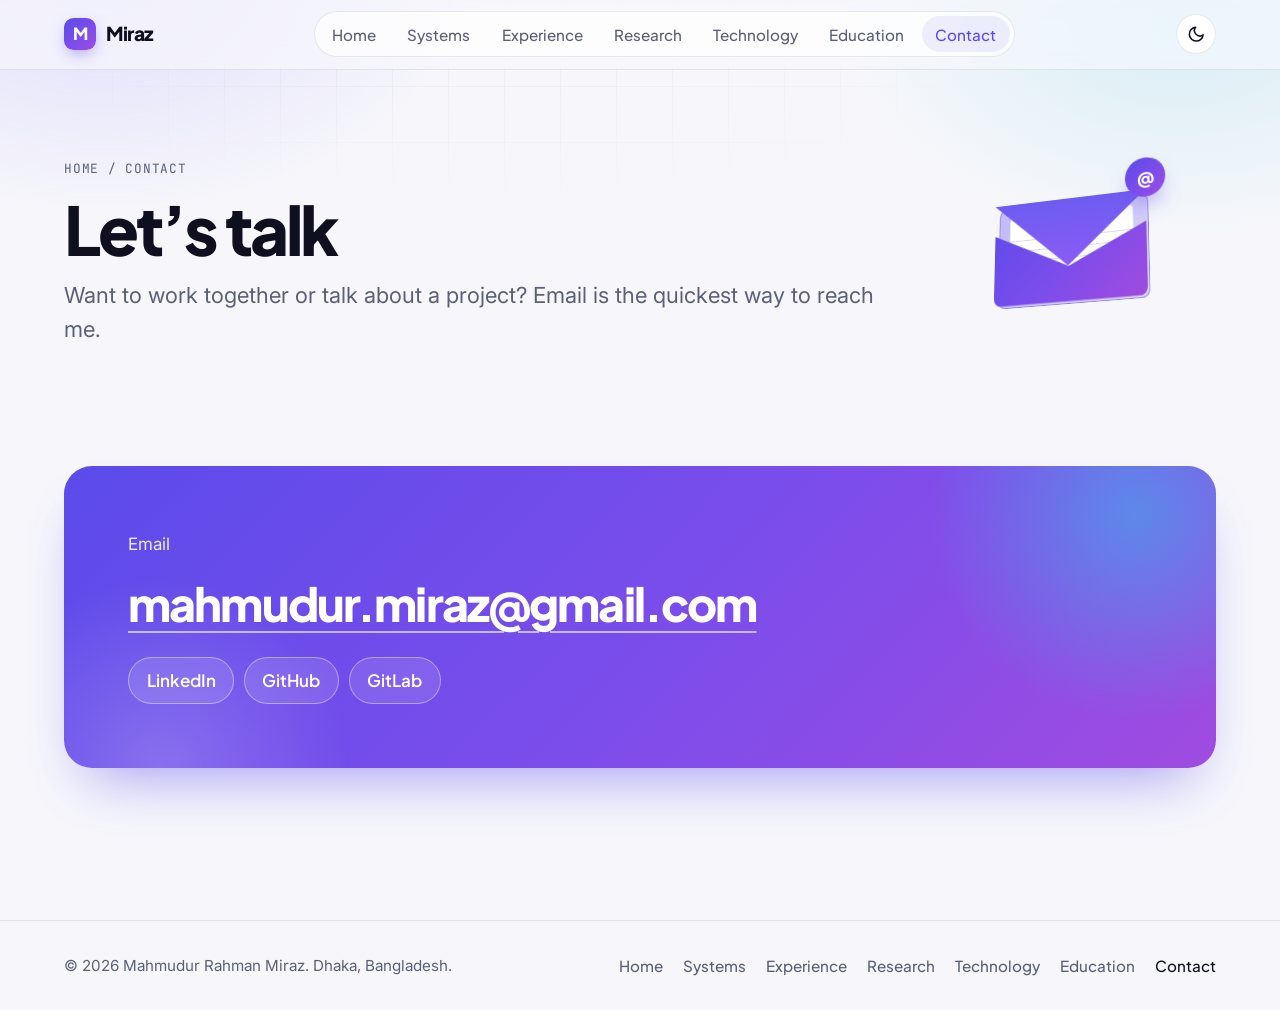
==== contact.html @ 970d11db "Add multipage portfolio with per-page 3D scenes and project cards - Split the single page into Home," ====
<!DOCTYPE html>
<html lang="en">
<head>
<meta charset="utf-8">
<meta name="viewport" content="width=device-width, initial-scale=1, viewport-fit=cover">
<title>Contact – Mahmudur Rahman Miraz</title>
<meta name="description" content="Contact Mahmudur Rahman Miraz by email, LinkedIn, GitHub or GitLab.">
<meta property="og:title" content="Contact – Mahmudur Rahman Miraz">
<meta property="og:description" content="Contact Mahmudur Rahman Miraz by email, LinkedIn, GitHub or GitLab.">
<meta property="og:image" content="https://mrmiraz.github.io/assets/miraz.jpg">
<meta name="twitter:card" content="summary">
<link rel="canonical" href="https://mrmiraz.github.io/contact.html">
<link rel="icon" type="image/jpeg" href="assets/miraz.jpg">
<link rel="preconnect" href="https://fonts.googleapis.com">
<link rel="preconnect" href="https://fonts.gstatic.com" crossorigin>
<link href="https://fonts.googleapis.com/css2?family=Inter:wght@400..700&family=JetBrains+Mono:wght@500;700&family=Plus+Jakarta+Sans:wght@500..800&display=swap" rel="stylesheet">
<script>
  try {
    var saved = localStorage.getItem('theme');
    if (saved === 'light' || saved === 'dark') document.documentElement.dataset.theme = saved;
  } catch (e) {}
</script>
<link rel="stylesheet" href="assets/css/site.css">
</head>
<body>
<a class="skip-link" href="#main">Skip to content</a>

<header class="site-header">
  <div class="wrap bar">
    <a class="brand" href="index.html"><span class="brand-mark" aria-hidden="true">M</span>Miraz</a>
    <nav class="nav" aria-label="Pages">
      <ul>
        <li><a href="index.html">Home</a></li>
        <li><a href="systems.html">Systems</a></li>
        <li><a href="experience.html">Experience</a></li>
        <li><a href="research.html">Research</a></li>
        <li><a href="technology.html">Technology</a></li>
        <li><a href="education.html">Education</a></li>
        <li><a href="contact.html" aria-current="page">Contact</a></li>
      </ul>
    </nav>
    <button class="theme" id="theme" type="button" aria-label="Switch to dark theme" data-mode="light">
      <svg class="i-moon" viewBox="0 0 24 24" fill="none" stroke="currentColor" stroke-width="2" stroke-linecap="round" stroke-linejoin="round" aria-hidden="true"><path d="M21 12.8A9 9 0 1 1 11.2 3a7 7 0 0 0 9.8 9.8z"/></svg>
      <svg class="i-sun" viewBox="0 0 24 24" fill="none" stroke="currentColor" stroke-width="2" stroke-linecap="round" stroke-linejoin="round" aria-hidden="true"><circle cx="12" cy="12" r="4"/><path d="M12 2v2M12 20v2M4.9 4.9l1.4 1.4M17.7 17.7l1.4 1.4M2 12h2M20 12h2M4.9 19.1l1.4-1.4M17.7 6.3l1.4-1.4"/></svg>
    </button>
  </div>
</header>

<main id="main" class="page-body pg-contact">
  <section class="page-head">
    <div class="wrap">
      <div class="deco scene" aria-hidden="true"><div class="px" style="--d:-18"><div class="mail3d"><i class="eb"></i><i class="lt"></i><i class="ef"></i><i class="fl"></i><u class="at">@</u></div></div></div>
      <p class="crumbs" data-rise style="--i:0"><a href="index.html">Home</a> / Contact</p>
      <h1 data-rise style="--i:1">Let’s talk</h1>
      <p class="lede" data-rise style="--i:2">Want to work together or talk about a project? Email is the quickest way to reach me.</p>
    </div>
  </section>

  <section class="section" id="contact" aria-label="Contact">
    <div class="wrap">
      <div class="contact-card reveal">
        <p class="contact-lede">Email</p>
        <a class="mail" href="mailto:mahmudur.miraz@gmail.com">mahmudur.miraz@gmail.com</a>
        <ul class="links">
          <li><a href="https://www.linkedin.com/in/mrmiraz/" target="_blank" rel="noopener noreferrer">LinkedIn</a></li>
          <li><a href="https://github.com/mrmiraz" target="_blank" rel="noopener noreferrer">GitHub</a></li>
          <li><a href="https://gitlab.com/mrmiraz" target="_blank" rel="noopener noreferrer">GitLab</a></li>
        </ul>
      </div>
    </div>
  </section>
</main>

<footer class="site-footer">
  <div class="wrap footer-grid">
    <p>© 2026 Mahmudur Rahman Miraz. Dhaka, Bangladesh.</p>
    <nav aria-label="Footer">
      <ul class="footer-nav">
        <li><a href="index.html">Home</a></li>
        <li><a href="systems.html">Systems</a></li>
        <li><a href="experience.html">Experience</a></li>
        <li><a href="research.html">Research</a></li>
        <li><a href="technology.html">Technology</a></li>
        <li><a href="education.html">Education</a></li>
        <li><a href="contact.html" aria-current="page">Contact</a></li>
      </ul>
    </nav>
  </div>
</footer>

<script src="assets/js/site.js"></script>
</body>
</html>
---- assets/css/site.css ----
:root {
    --bg: #F7F7FB;
    --bg-glow-1: rgba(99, 82, 255, .16);
    --bg-glow-2: rgba(18, 181, 203, .14);
    --surface: #FFFFFF;
    --surface-2: #F1F1F8;
    --ink: #0E1020;
    --muted: #5A6078;
    --line: rgba(14, 16, 32, .09);
    --accent: #5B4BEA;
    --accent-2: #0E9FB5;
    --accent-ink: #FFFFFF;
    --accent-soft: rgba(91, 75, 234, .09);
    --grad: linear-gradient(135deg, #5B4BEA 0%, #7C4DEB 55%, #A04BE0 100%);
    --grad-text: linear-gradient(100deg, #5B4BEA 10%, #0E9FB5 90%);
    --shadow: 0 1px 2px rgba(14, 16, 32, .04), 0 8px 24px -8px rgba(14, 16, 32, .08);
    --shadow-lg: 0 2px 4px rgba(14, 16, 32, .04), 0 24px 48px -16px rgba(60, 50, 160, .22);
    --display: "Plus Jakarta Sans", "Inter", system-ui, -apple-system, "Segoe UI", sans-serif;
    --body: "Inter", system-ui, -apple-system, "Segoe UI", sans-serif;
    --mono: "JetBrains Mono", ui-monospace, SFMono-Regular, Menlo, Consolas, monospace;
    --radius: 1.25rem;
    color-scheme: light;
    box-sizing: border-box;
    padding-top: env(safe-area-inset-top, 0px);
    padding-bottom: env(safe-area-inset-bottom, 0px);
  }
  @media (prefers-color-scheme: dark) {
    :root:not([data-theme="light"]) {
      --bg: #0A0B14;
      --bg-glow-1: rgba(124, 108, 255, .22);
      --bg-glow-2: rgba(34, 211, 238, .12);
      --surface: #12142A;
      --surface-2: #181B36;
      --ink: #EEF0FB;
      --muted: #A2A8C3;
      --line: rgba(255, 255, 255, .09);
      --accent: #9A8DFF;
      --accent-2: #3DD6EC;
      --accent-soft: rgba(154, 141, 255, .14);
      --grad-text: linear-gradient(100deg, #A99EFF 10%, #3DD6EC 90%);
      --shadow: 0 1px 2px rgba(0, 0, 0, .3), 0 8px 24px -8px rgba(0, 0, 0, .5);
      --shadow-lg: 0 2px 4px rgba(0, 0, 0, .3), 0 24px 48px -16px rgba(0, 0, 0, .6);
      color-scheme: dark;
    }
  }
  :root[data-theme="dark"] {
    --bg: #0A0B14;
    --bg-glow-1: rgba(124, 108, 255, .22);
    --bg-glow-2: rgba(34, 211, 238, .12);
    --surface: #12142A;
    --surface-2: #181B36;
    --ink: #EEF0FB;
    --muted: #A2A8C3;
    --line: rgba(255, 255, 255, .09);
    --accent: #9A8DFF;
    --accent-2: #3DD6EC;
    --accent-soft: rgba(154, 141, 255, .14);
    --grad-text: linear-gradient(100deg, #A99EFF 10%, #3DD6EC 90%);
    --shadow: 0 1px 2px rgba(0, 0, 0, .3), 0 8px 24px -8px rgba(0, 0, 0, .5);
    --shadow-lg: 0 2px 4px rgba(0, 0, 0, .3), 0 24px 48px -16px rgba(0, 0, 0, .6);
    color-scheme: dark;
  }
  html { scroll-padding-top: calc(env(safe-area-inset-top, 0px) + 6rem); }
  @media (prefers-reduced-motion: no-preference) { html { scroll-behavior: smooth; } }
  *, *::before, *::after { box-sizing: inherit; }
  body {
    margin: 0;
    background: var(--bg);
    color: var(--ink);
    font-family: var(--body);
    font-size: 1.0625rem;
    line-height: 1.65;
    -webkit-font-smoothing: antialiased;
    text-rendering: optimizeLegibility;
    overflow-x: hidden;
  }
  a { color: inherit; text-decoration-color: color-mix(in srgb, var(--accent) 55%, transparent); text-decoration-thickness: 2px; text-underline-offset: .2em; transition: color .2s; }
  a:hover { color: var(--accent); }
  :focus-visible { outline: 3px solid var(--accent); outline-offset: 3px; border-radius: .4rem; }
  .wrap { width: min(100% - 2.5rem, 72rem); margin-inline: auto; }
  .skip-link { position: absolute; left: 1rem; top: -4rem; background: var(--accent); color: var(--accent-ink); padding: .6rem 1rem; border-radius: .6rem; z-index: 20; font-family: var(--display); font-weight: 600; }
  .skip-link:focus { top: 1rem; }

  /* Header */
  .site-header { position: sticky; top: env(safe-area-inset-top, 0px); z-index: 10; background: color-mix(in srgb, var(--bg) 72%, transparent); -webkit-backdrop-filter: saturate(180%) blur(16px); backdrop-filter: saturate(180%) blur(16px); border-bottom: 1px solid var(--line); }
  .bar { display: flex; flex-wrap: wrap; align-items: center; justify-content: space-between; gap: .25rem 1.5rem; padding-block: .7rem; }
  .brand { display: inline-flex; align-items: center; gap: .6rem; font-family: var(--display); font-weight: 800; font-size: 1.2rem; letter-spacing: -.03em; text-decoration: none; }
  .brand:hover { color: var(--ink); }
  .brand-mark { display: grid; place-items: center; width: 2rem; height: 2rem; border-radius: .6rem; background: var(--grad); color: #fff; font-size: 1.05rem; box-shadow: 0 6px 16px -4px rgba(91, 75, 234, .55); }
  .nav { order: 3; width: 100%; overflow-x: auto; scrollbar-width: none; }
  .nav::-webkit-scrollbar { display: none; }
  .nav ul { display: flex; gap: .25rem; list-style: none; margin: 0; padding: .25rem 0; white-space: nowrap; }
  .nav a { display: block; padding: .35rem .85rem; border-radius: 999px; font-family: var(--display); font-weight: 500; font-size: .95rem; text-decoration: none; color: var(--muted); transition: background .2s, color .2s; }
  .nav a:hover { color: var(--ink); background: var(--accent-soft); }
  @media (min-width: 52rem) {
    .nav { order: 0; width: auto; flex: 1; display: flex; justify-content: center; }
    .nav ul { padding: .25rem; border: 1px solid var(--line); border-radius: 999px; background: color-mix(in srgb, var(--surface) 70%, transparent); }
  }
  .theme { display: grid; place-items: center; width: 2.5rem; height: 2.5rem; border: 1px solid var(--line); border-radius: 50%; background: var(--surface); color: var(--ink); cursor: pointer; transition: border-color .2s, color .2s, transform .2s; }
  .theme:hover { border-color: var(--accent); color: var(--accent); transform: rotate(12deg); }
  .theme svg { width: 1.15rem; height: 1.15rem; }
  .theme .i-sun { display: none; }
  .theme[data-mode="dark"] .i-sun { display: block; }
  .theme[data-mode="dark"] .i-moon { display: none; }

  /* Hero */
  .hero { position: relative; isolation: isolate; padding-block: clamp(3.5rem, 9vw, 7rem) clamp(3rem, 6vw, 5rem); }
  .hero::before { content: ""; position: absolute; inset: -6rem 0 0; z-index: -2; background:
      radial-gradient(40rem 28rem at 12% 8%, var(--bg-glow-1), transparent 70%),
      radial-gradient(36rem 26rem at 90% 30%, var(--bg-glow-2), transparent 70%); }
  .hero::after { content: ""; position: absolute; inset: -6rem 0 0; z-index: -1; background-image: linear-gradient(var(--line) 1px, transparent 1px), linear-gradient(90deg, var(--line) 1px, transparent 1px); background-size: 3.5rem 3.5rem; -webkit-mask-image: radial-gradient(ellipse 70% 60% at 50% 20%, #000 20%, transparent 75%); mask-image: radial-gradient(ellipse 70% 60% at 50% 20%, #000 20%, transparent 75%); opacity: .55; }
  .hero-grid { display: grid; grid-template-columns: minmax(0, 1.6fr) minmax(0, 1fr); gap: 3rem 4rem; align-items: center; }
  @media (max-width: 55rem) { .hero-grid { grid-template-columns: minmax(0, 1fr); } }
  .eyebrow { display: inline-flex; align-items: center; gap: .55rem; margin: 0 0 1.5rem; padding: .35rem .85rem; border: 1px solid var(--line); border-radius: 999px; background: color-mix(in srgb, var(--surface) 80%, transparent); font-family: var(--display); font-weight: 600; font-size: .85rem; color: var(--muted); box-shadow: var(--shadow); }
  .eyebrow::before { content: ""; width: .5rem; height: .5rem; border-radius: 50%; background: #22C55E; box-shadow: 0 0 0 4px rgba(34, 197, 94, .2); }
  h1 { font-family: var(--display); font-weight: 800; font-size: clamp(2.7rem, 1.7rem + 5.2vw, 5.6rem); line-height: 1; letter-spacing: -.045em; margin: 0 0 1.5rem; text-wrap: balance; }
  .grad { background: var(--grad-text); -webkit-background-clip: text; background-clip: text; color: transparent; -webkit-text-fill-color: transparent; }
  .lede { font-size: clamp(1.15rem, 1.02rem + .6vw, 1.38rem); line-height: 1.55; max-width: 32em; margin: 0 0 1rem; color: var(--ink); }
  .stack-note { color: var(--muted); max-width: 34em; margin: 0 0 2rem; }
  .stats { display: grid; grid-template-columns: repeat(3, minmax(0, 1fr)); gap: .75rem; max-width: 34rem; margin: 0 0 2rem; padding: 0; list-style: none; }
  .stats li { padding: 1rem 1.1rem; border: 1px solid var(--line); border-radius: 1rem; background: color-mix(in srgb, var(--surface) 85%, transparent); box-shadow: var(--shadow); }
  .stats strong { display: block; font-family: var(--display); font-weight: 800; font-size: clamp(1.5rem, 1.1rem + 1.5vw, 2.1rem); letter-spacing: -.04em; line-height: 1.05; background: var(--grad-text); -webkit-background-clip: text; background-clip: text; color: transparent; -webkit-text-fill-color: transparent; }
  .stats span { display: block; margin-top: .25rem; font-size: .85rem; line-height: 1.3; color: var(--muted); }
  @media (max-width: 30rem) { .stats { grid-template-columns: 1fr; } .stats li { display: flex; align-items: baseline; gap: .75rem; } .stats span { margin: 0; } }
  .actions { display: flex; flex-wrap: wrap; gap: .75rem; }
  .btn { display: inline-flex; align-items: center; gap: .5rem; padding: .85rem 1.5rem; border-radius: 999px; font-family: var(--display); font-weight: 600; font-size: 1rem; text-decoration: none; border: 1px solid transparent; transition: transform .2s, box-shadow .2s, border-color .2s, background .2s; }
  .btn:hover { transform: translateY(-2px); }
  .btn-primary { background: var(--grad); color: #fff; box-shadow: 0 10px 24px -8px rgba(91, 75, 234, .6); }
  .btn-primary:hover { color: #fff; box-shadow: 0 14px 30px -8px rgba(91, 75, 234, .7); }
  .btn-quiet { color: var(--ink); border-color: var(--line); background: var(--surface); box-shadow: var(--shadow); }
  .btn-quiet:hover { color: var(--ink); border-color: var(--accent); }
  .now { position: relative; background: color-mix(in srgb, var(--surface) 82%, transparent); -webkit-backdrop-filter: blur(12px); backdrop-filter: blur(12px); border: 1px solid var(--line); border-radius: 1.5rem; padding: 1.75rem; box-shadow: var(--shadow-lg); }
  .now::before { content: ""; position: absolute; inset: 0; border-radius: inherit; padding: 1px; background: linear-gradient(160deg, var(--accent), transparent 40%, var(--accent-2)); -webkit-mask: linear-gradient(#000 0 0) content-box, linear-gradient(#000 0 0); -webkit-mask-composite: xor; mask-composite: exclude; opacity: .55; pointer-events: none; }
  .avatar-wrap { width: 7.5rem; height: 7.5rem; margin: 0 0 1.25rem; padding: 4px; border-radius: 50%; background: var(--grad); box-shadow: 0 14px 30px -10px rgba(91, 75, 234, .6); }
  .avatar-clip { width: 100%; height: 100%; overflow: hidden; border-radius: 50%; border: 3px solid var(--surface); background: var(--surface-2); }
  .avatar { display: block; width: 100%; height: 100%; object-fit: cover; transform: scale(2.1); transform-origin: 48% 21%; }
  .now-title { display: flex; align-items: center; gap: .5rem; font-family: var(--display); font-weight: 700; font-size: .8rem; text-transform: uppercase; letter-spacing: .12em; color: var(--accent); margin: 0 0 1.25rem; }
  .now dl { margin: 0; display: grid; gap: 1.1rem; }
  .now dl > div { padding-bottom: 1.1rem; border-bottom: 1px solid var(--line); }
  .now dl > div:last-child { padding-bottom: 0; border-bottom: 0; }
  .now dt { font-family: var(--display); font-weight: 700; letter-spacing: -.01em; }
  .now dd { margin: .1rem 0 0; color: var(--muted); font-size: .95rem; line-height: 1.45; }
  @media (prefers-reduced-motion: no-preference) {
    .hero [data-rise] { opacity: 0; transform: translateY(16px); animation: rise .8s cubic-bezier(.2, .7, .2, 1) forwards; animation-delay: calc(var(--i, 0) * 90ms); }
    @keyframes rise { to { opacity: 1; transform: none; } }
    .js .reveal { opacity: 0; transform: translateY(22px); transition: opacity .7s cubic-bezier(.2, .7, .2, 1), transform .7s cubic-bezier(.2, .7, .2, 1); }
    .js .reveal.in { opacity: 1; transform: none; }
  }

  /* Sections */
  .section { padding-block: clamp(3rem, 7vw, 5.5rem); }
  .section-grid { display: grid; grid-template-columns: minmax(0, 1fr); gap: 2.25rem; }
  .section-head { max-width: 40rem; }
  .kicker { display: inline-block; margin: 0 0 .75rem; font-family: var(--mono); font-weight: 500; font-size: .8rem; letter-spacing: .08em; text-transform: uppercase; color: var(--accent); }
  .section h2 { font-family: var(--display); font-weight: 800; font-size: clamp(1.9rem, 1.4rem + 1.8vw, 2.8rem); letter-spacing: -.035em; line-height: 1.08; margin: 0 0 .75rem; text-wrap: balance; }
  .side-note { color: var(--muted); margin: 0; max-width: 34em; }

  /* Systems explorer */
  .explorer { display: grid; grid-template-columns: minmax(0, 15rem) minmax(0, 1fr); gap: 1.5rem; align-items: start; }
  @media (max-width: 46rem) { .explorer { grid-template-columns: minmax(0, 1fr); } }
  .rail, .panels { min-width: 0; }
  .gateway { display: inline-flex; align-items: center; gap: .5rem; margin: 0 0 .75rem; font-family: var(--mono); font-size: .78rem; font-weight: 500; letter-spacing: .04em; text-transform: uppercase; color: var(--muted); }
  .gateway::before { content: ""; width: .55rem; height: .55rem; border-radius: 2px; background: var(--grad); }
  .tablist { display: flex; flex-direction: column; gap: .4rem; padding: .4rem; border: 1px solid var(--line); border-radius: 1.1rem; background: var(--surface); box-shadow: var(--shadow); }
  @media (max-width: 46rem) { .tablist { flex-direction: row; overflow-x: auto; scrollbar-width: none; } .tablist::-webkit-scrollbar { display: none; } .tab { flex: none; } }
  .tab { display: grid; gap: .1rem; text-align: left; background: none; border: 0; color: inherit; padding: .7rem .9rem; border-radius: .8rem; cursor: pointer; font: inherit; line-height: 1.3; transition: background .2s, color .2s, box-shadow .2s; }
  .tab .path { font-family: var(--mono); font-weight: 700; font-size: .95rem; }
  .tab .name { font-family: var(--display); font-size: .88rem; color: var(--muted); }
  .tab:hover { background: var(--accent-soft); }
  .tab[aria-selected="true"] { background: var(--grad); color: #fff; box-shadow: 0 8px 20px -8px rgba(91, 75, 234, .65); }
  .tab[aria-selected="true"] .name { color: rgba(255, 255, 255, .85); }
  .panel { position: relative; overflow: hidden; background: var(--surface); border: 1px solid var(--line); border-radius: var(--radius); padding: clamp(1.4rem, 3.4vw, 2.4rem); box-shadow: var(--shadow-lg); }
  .panel::before { content: ""; position: absolute; top: -8rem; right: -8rem; width: 18rem; height: 18rem; border-radius: 50%; background: radial-gradient(circle, var(--bg-glow-1), transparent 70%); pointer-events: none; }
  .panel[hidden] { display: none; }
  .panel.swap { animation: swap .3s ease-out; }
  @keyframes swap { from { opacity: 0; transform: translateY(8px); } to { opacity: 1; transform: none; } }
  .route-line { position: relative; display: inline-block; font-family: var(--mono); font-size: .8rem; color: var(--accent); background: var(--accent-soft); padding: .2rem .6rem; border-radius: .4rem; margin: 0 0 1rem; }
  .panel h3 { position: relative; font-family: var(--display); font-weight: 700; font-size: 1.35rem; letter-spacing: -.02em; line-height: 1.2; margin: 0; color: var(--muted); }
  .result { position: relative; font-family: var(--display); font-weight: 800; font-size: clamp(1.8rem, 1.2rem + 2.2vw, 2.9rem); letter-spacing: -.04em; line-height: 1.05; margin: .9rem 0 1.25rem; background: var(--grad-text); -webkit-background-clip: text; background-clip: text; color: transparent; -webkit-text-fill-color: transparent; }
  .panel p.detail { position: relative; margin: 0; max-width: 36em; color: var(--ink); }
  .tags { position: relative; display: flex; flex-wrap: wrap; gap: .5rem; list-style: none; padding: 0; margin: 1.5rem 0 0; }
  .tags li, .chips li { font-family: var(--display); font-weight: 500; font-size: .84rem; padding: .3rem .8rem; border: 1px solid var(--line); border-radius: 999px; background: var(--surface-2); }
  .also { margin: 1.5rem 0 0; color: var(--muted); max-width: 36em; }

  /* Timeline */
  .timeline { list-style: none; margin: 0; padding: 0; }
  .job { display: grid; grid-template-columns: 11rem minmax(0, 1fr); gap: 0 1.5rem; }
  @media (max-width: 40rem) { .job { grid-template-columns: 1fr; gap: .25rem; } }
  .when { margin: 0; padding-top: 1.35rem; font-family: var(--mono); font-weight: 500; font-size: .82rem; color: var(--muted); }
  .what { position: relative; margin: 0 0 1rem 1.6rem; padding: 1.25rem 1.5rem; background: var(--surface); border: 1px solid var(--line); border-radius: var(--radius); box-shadow: var(--shadow); transition: transform .25s, box-shadow .25s, border-color .25s; }
  .what:hover { transform: translateY(-3px); box-shadow: var(--shadow-lg); border-color: color-mix(in srgb, var(--accent) 35%, var(--line)); }
  .what::before { content: ""; position: absolute; left: calc(-1.6rem - 6px); top: 1.55rem; width: 12px; height: 12px; border-radius: 50%; background: var(--bg); border: 3px solid var(--accent); z-index: 1; }
  .what::after { content: ""; position: absolute; left: calc(-1.6rem - 1px); top: 2.6rem; bottom: -1.7rem; width: 2px; background: var(--line); }
  .job:last-child .what::after { display: none; }
  .job.current .what::before { background: var(--accent); box-shadow: 0 0 0 5px var(--accent-soft); }
  @media (max-width: 40rem) { .what { margin-left: 1.25rem; } .what::before { left: calc(-1.25rem - 6px); } .what::after { left: calc(-1.25rem - 1px); } .when { padding-top: .75rem; padding-left: 1.25rem; } }
  .what h3 { font-family: var(--display); font-weight: 700; font-size: 1.2rem; letter-spacing: -.02em; line-height: 1.25; margin: 0; }
  .org { margin: .1rem 0 .7rem; color: var(--muted); font-size: .95rem; }
  .what ul { margin: 0; padding-left: 1.15rem; max-width: 38em; }
  .what li + li { margin-top: .4rem; }
  .what li::marker { color: var(--accent); }
  .what p.copy { margin: 0; max-width: 38em; }

  /* Card grids (teaching, skills, education) */
  .rows { margin: 0; display: grid; grid-template-columns: repeat(auto-fill, minmax(16.5rem, 1fr)); gap: 1rem; }
  .rows > div { padding: 1.35rem 1.4rem; background: var(--surface); border: 1px solid var(--line); border-radius: var(--radius); box-shadow: var(--shadow); transition: transform .25s, box-shadow .25s, border-color .25s; }
  .rows > div:hover { transform: translateY(-3px); box-shadow: var(--shadow-lg); border-color: color-mix(in srgb, var(--accent) 35%, var(--line)); }
  .rows dt { font-family: var(--display); font-weight: 700; letter-spacing: -.01em; margin: 0 0 .4rem; }
  .rows dd { margin: 0; color: var(--muted); font-size: .97rem; line-height: 1.55; }
  .rows.wide { grid-template-columns: repeat(auto-fit, minmax(min(100%, 24rem), 1fr)); }
  .top-skills { font-family: var(--display); font-weight: 500; font-size: clamp(1.2rem, 1rem + 1vw, 1.65rem); line-height: 1.35; letter-spacing: -.02em; margin: 0 0 1.75rem; max-width: 30em; }
  .top-skills strong { font-weight: 800; background: var(--grad-text); -webkit-background-clip: text; background-clip: text; color: transparent; -webkit-text-fill-color: transparent; }

  /* Icon cards (education) */
  .rows.icons > div { position: relative; display: grid; grid-template-columns: auto minmax(0, 1fr); gap: .15rem 1.1rem; align-items: start; align-content: start; padding: 1.5rem; overflow: hidden; }
  .rows.icons > div::after { content: ""; position: absolute; right: -2.5rem; top: -2.5rem; width: 8rem; height: 8rem; border-radius: 50%; background: radial-gradient(circle, var(--accent-soft), transparent 70%); opacity: 0; transition: opacity .3s; pointer-events: none; }
  .rows.icons > div:hover::after { opacity: 1; }
  .ico { grid-row: 1 / span 3; display: grid; place-items: center; width: 3.25rem; height: 3.25rem; border-radius: 1rem; background: var(--grad); color: #fff; box-shadow: 0 10px 22px -10px rgba(91, 75, 234, .7); }
  .ico svg { width: 1.6rem; height: 1.6rem; }
  .rows.icons .t-gold { background: linear-gradient(135deg, #F5B93A, #F08A24); box-shadow: 0 10px 22px -10px rgba(240, 138, 36, .75); }
  .rows.icons .t-cyan { background: linear-gradient(135deg, #0E9FB5, #2E6BE6); box-shadow: 0 10px 22px -10px rgba(14, 159, 181, .7); }
  .rows.icons .t-green { background: linear-gradient(135deg, #22B573, #0E9FB5); box-shadow: 0 10px 22px -10px rgba(34, 181, 115, .7); }
  .rows.icons dt { margin: 0; }
  .rows.icons dd { grid-column: 2; }
  .badge { grid-column: 2; justify-self: start; margin-top: .75rem; display: inline-flex; align-items: baseline; gap: .4rem; padding: .35rem .8rem; border-radius: 999px; background: var(--accent-soft); font-family: var(--display); font-weight: 700; font-size: .9rem; color: var(--accent); }
  .badge small { font-weight: 500; font-size: .78rem; color: var(--muted); }

  /* Contact */
  .contact-card { position: relative; overflow: hidden; isolation: isolate; padding: clamp(2rem, 6vw, 4rem); border-radius: 1.75rem; background: var(--grad); color: #fff; box-shadow: 0 30px 60px -24px rgba(91, 75, 234, .55); }
  .contact-card::before { content: ""; position: absolute; z-index: -1; right: -8rem; top: -10rem; width: 26rem; height: 26rem; border-radius: 50%; background: radial-gradient(circle, rgba(34, 211, 238, .45), transparent 70%); }
  .contact-card::after { content: ""; position: absolute; z-index: -1; left: -6rem; bottom: -12rem; width: 24rem; height: 24rem; border-radius: 50%; background: radial-gradient(circle, rgba(255, 255, 255, .2), transparent 70%); }
  .contact-card a { text-decoration-color: rgba(255, 255, 255, .6); }
  .contact-card a:hover { color: #fff; }
  .contact-lede { margin: 0 0 1.25rem; max-width: 30em; color: rgba(255, 255, 255, .9); }
  .mail { display: inline-block; font-family: var(--display); font-weight: 800; font-size: clamp(1.4rem, .8rem + 3.2vw, 2.9rem); letter-spacing: -.04em; line-height: 1.1; overflow-wrap: anywhere; margin: 0 0 1.75rem; }
  .links { display: flex; flex-wrap: wrap; gap: .6rem; list-style: none; margin: 0; padding: 0; font-family: var(--display); font-weight: 600; }
  .links a { display: inline-block; padding: .5rem 1.1rem; border: 1px solid rgba(255, 255, 255, .4); border-radius: 999px; background: rgba(255, 255, 255, .12); text-decoration: none; transition: background .2s, transform .2s; }
  .links a:hover { background: rgba(255, 255, 255, .24); transform: translateY(-2px); }
  .contact-card :focus-visible { outline-color: #fff; }

  .site-footer { border-top: 1px solid var(--line); padding-block: 2rem; color: var(--muted); font-size: .95rem; margin-top: clamp(2rem, 5vw, 4rem); }
  .site-footer p { margin: 0; }

  /* ---- Multipage additions ---- */
  .nav a[aria-current="page"] { color: var(--accent); background: var(--accent-soft); }

  /* Page header (inner pages) */
  .page-head { position: relative; isolation: isolate; padding-block: clamp(3rem, 7vw, 5.5rem) clamp(1rem, 3vw, 2rem); }
  .page-head::before { content: ""; position: absolute; inset: -6rem 0 0; z-index: -2; background:
      radial-gradient(34rem 22rem at 8% 0%, var(--bg-glow-1), transparent 70%),
      radial-gradient(30rem 20rem at 92% 10%, var(--bg-glow-2), transparent 70%); }
  .page-head::after { content: ""; position: absolute; inset: -6rem 0 0; z-index: -1; background-image: linear-gradient(var(--line) 1px, transparent 1px), linear-gradient(90deg, var(--line) 1px, transparent 1px); background-size: 3.5rem 3.5rem; -webkit-mask-image: radial-gradient(ellipse 60% 70% at 40% 10%, #000 10%, transparent 70%); mask-image: radial-gradient(ellipse 60% 70% at 40% 10%, #000 10%, transparent 70%); opacity: .5; }
  .crumbs { margin: 0 0 1rem; font-family: var(--mono); font-size: .8rem; letter-spacing: .06em; text-transform: uppercase; color: var(--muted); }
  .crumbs a { text-decoration: none; color: var(--muted); }
  .crumbs a:hover { color: var(--accent); }
  .page-head h1 { font-size: clamp(2.3rem, 1.5rem + 3.6vw, 4.2rem); margin: 0 0 1rem; max-width: 18ch; }
  .page-head .lede { margin: 0; max-width: 38em; color: var(--muted); }
  .page-body .section:first-of-type { padding-top: clamp(1.5rem, 4vw, 3rem); }

  /* Home: explore cards */
  .explore { display: grid; grid-template-columns: repeat(auto-fill, minmax(18rem, 1fr)); gap: 1rem; margin: 0; padding: 0; list-style: none; }
  .explore a { position: relative; display: grid; grid-template-columns: auto minmax(0, 1fr); gap: .1rem 1.1rem; align-items: start; height: 100%; padding: 1.5rem; background: var(--surface); border: 1px solid var(--line); border-radius: var(--radius); box-shadow: var(--shadow); text-decoration: none; color: var(--ink); transition: transform .25s, box-shadow .25s, border-color .25s; }
  .explore a:hover { color: var(--ink); transform: translateY(-4px); box-shadow: var(--shadow-lg); border-color: color-mix(in srgb, var(--accent) 40%, var(--line)); }
  .explore h3 { margin: 0; font-family: var(--display); font-weight: 700; font-size: 1.1rem; letter-spacing: -.02em; }
  .explore p { margin: .25rem 0 0; color: var(--muted); font-size: .95rem; line-height: 1.5; }
  .explore .go { grid-column: 2; margin-top: .75rem; font-family: var(--display); font-weight: 600; font-size: .9rem; color: var(--accent); transition: transform .25s; }
  .explore a:hover .go { transform: translateX(4px); }
  .explore .ico { grid-row: 1 / span 3; }

  /* Icon tiles (shared) */
  .ico { display: grid; place-items: center; width: 3.25rem; height: 3.25rem; border-radius: 1rem; background: var(--grad); color: #fff; box-shadow: 0 10px 22px -10px rgba(91, 75, 234, .7); }
  .ico svg { width: 1.6rem; height: 1.6rem; }
  .t-gold { background: linear-gradient(135deg, #F5B93A, #F08A24) !important; box-shadow: 0 10px 22px -10px rgba(240, 138, 36, .75) !important; }
  .t-cyan { background: linear-gradient(135deg, #0E9FB5, #2E6BE6) !important; box-shadow: 0 10px 22px -10px rgba(14, 159, 181, .7) !important; }
  .t-green { background: linear-gradient(135deg, #22B573, #0E9FB5) !important; box-shadow: 0 10px 22px -10px rgba(34, 181, 115, .7) !important; }
  .t-rose { background: linear-gradient(135deg, #F0568A, #E0408F) !important; box-shadow: 0 10px 22px -10px rgba(240, 86, 138, .7) !important; }

  /* Technology groups */
  .tech-grid { display: grid; grid-template-columns: repeat(auto-fill, minmax(21rem, 1fr)); gap: 1rem; align-items: start; }
  .tech-card { padding: 1.5rem; background: var(--surface); border: 1px solid var(--line); border-radius: var(--radius); box-shadow: var(--shadow); transition: transform .25s, box-shadow .25s, border-color .25s; }
  .tech-card:hover { transform: translateY(-3px); box-shadow: var(--shadow-lg); border-color: color-mix(in srgb, var(--accent) 35%, var(--line)); }
  .tech-card header { display: flex; align-items: center; gap: .9rem; margin-bottom: 1.1rem; }
  .tech-card .ico { width: 2.75rem; height: 2.75rem; border-radius: .85rem; }
  .tech-card .ico svg { width: 1.4rem; height: 1.4rem; }
  .tech-card h3 { margin: 0; font-family: var(--display); font-weight: 700; font-size: 1.1rem; letter-spacing: -.02em; }
  .chips { display: flex; flex-wrap: wrap; gap: .5rem; list-style: none; padding: 0; margin: 0; }

  /* Research */
  .empty { display: grid; grid-template-columns: auto minmax(0, 1fr); gap: .15rem 1.1rem; align-items: start; padding: 1.75rem; border: 1.5px dashed color-mix(in srgb, var(--accent) 45%, var(--line)); border-radius: var(--radius); background: color-mix(in srgb, var(--surface) 70%, transparent); }
  .empty .ico { grid-row: 1 / span 2; }
  .empty h3 { margin: 0; font-family: var(--display); font-weight: 700; font-size: 1.1rem; letter-spacing: -.02em; }
  .empty p { margin: .25rem 0 0; color: var(--muted); max-width: 38em; }
  .stack { display: grid; gap: 1.25rem; }

  /* Footer (multipage) */
  .footer-grid { display: flex; flex-wrap: wrap; justify-content: space-between; gap: 1.5rem 3rem; }
  .footer-nav { display: flex; flex-wrap: wrap; gap: .4rem 1.25rem; list-style: none; margin: 0; padding: 0; font-family: var(--display); font-weight: 500; font-size: .95rem; }
  .footer-nav a { text-decoration: none; color: var(--muted); }
  .footer-nav a:hover { color: var(--accent); }
  .footer-nav a[aria-current="page"] { color: var(--ink); }

  /* About */
  .about { max-width: 44rem; font-size: clamp(1.1rem, 1rem + .5vw, 1.3rem); line-height: 1.6; }
  .about p { margin: 0 0 1rem; }
  .about p:first-child { font-family: var(--display); font-weight: 500; letter-spacing: -.015em; }

  /* Papers */
  .papers { display: grid; gap: 1rem; list-style: none; margin: 0; padding: 0; }
  .paper { position: relative; display: grid; grid-template-columns: auto minmax(0, 1fr); gap: .2rem 1.1rem; align-items: start; padding: 1.5rem; background: var(--surface); border: 1px solid var(--line); border-radius: var(--radius); box-shadow: var(--shadow); transition: transform .25s, box-shadow .25s, border-color .25s; }
  .paper:hover { transform: translateY(-3px); box-shadow: var(--shadow-lg); border-color: color-mix(in srgb, var(--accent) 35%, var(--line)); }
  .paper .ico { grid-row: 1 / span 4; }
  .paper h3 { margin: 0; font-family: var(--display); font-weight: 700; font-size: clamp(1.05rem, .95rem + .5vw, 1.3rem); letter-spacing: -.02em; line-height: 1.3; text-wrap: balance; }
  .venue { margin: .35rem 0 0; font-family: var(--mono); font-size: .8rem; line-height: 1.5; color: var(--muted); }
  .paper .chips { margin-top: .9rem; }
  .paper-link { justify-self: start; margin-top: 1rem; font-family: var(--display); font-weight: 600; font-size: .92rem; color: var(--accent); text-decoration: none; }
  .paper-link:hover { text-decoration: underline; text-underline-offset: .25em; }
  .tag { display: inline-block; margin-right: .5rem; padding: .1rem .55rem; border-radius: 999px; background: var(--accent-soft); color: var(--accent); font-family: var(--display); font-weight: 600; font-size: .75rem; letter-spacing: .02em; }

  /* ---- 3D effects ---- */
  .hero { overflow-x: clip; }
  .stage { position: relative; perspective: 1100px; }
  .stage > .now { position: relative; z-index: 1; backdrop-filter: none; -webkit-backdrop-filter: none; background: color-mix(in srgb, var(--surface) 94%, transparent); }

  /* Floating 3D shapes */
  .deco { position: absolute; inset: 0; z-index: 0; pointer-events: none; perspective: 900px; }
  .deco .px { position: absolute; transform: translate3d(calc(var(--px, 0) * var(--d, 0) * 1px), calc(var(--py, 0) * var(--d, 0) * 1px), 0); transition: transform .35s ease-out; }
  .stage .px:nth-child(1) { right: -2.6rem; top: -3.6rem; }
  .stage .px:nth-child(2) { left: -3.6rem; bottom: -3.2rem; }
  .stage .px:nth-child(3) { right: -1.4rem; bottom: 4rem; }
  .cube { position: relative; width: 5.5rem; height: 5.5rem; transform-style: preserve-3d; animation: cube-spin 20s linear infinite; }
  .cube i { position: absolute; inset: 0; border-radius: .4rem; border: 1.5px solid color-mix(in srgb, var(--accent) 60%, transparent); background: linear-gradient(135deg, color-mix(in srgb, var(--accent) 22%, transparent), color-mix(in srgb, var(--accent-2) 14%, transparent)); box-shadow: inset 0 0 18px color-mix(in srgb, var(--accent) 20%, transparent); }
  .cube i:nth-child(1) { transform: translateZ(2.75rem); }
  .cube i:nth-child(2) { transform: rotateY(90deg) translateZ(2.75rem); }
  .cube i:nth-child(3) { transform: rotateY(180deg) translateZ(2.75rem); }
  .cube i:nth-child(4) { transform: rotateY(-90deg) translateZ(2.75rem); }
  .cube i:nth-child(5) { transform: rotateX(90deg) translateZ(2.75rem); }
  .cube i:nth-child(6) { transform: rotateX(-90deg) translateZ(2.75rem); }
  .ring { width: 8.5rem; height: 8.5rem; border-radius: 50%; border: 3px solid color-mix(in srgb, var(--accent-2) 65%, transparent); box-shadow: 0 0 22px color-mix(in srgb, var(--accent-2) 35%, transparent), inset 0 0 22px color-mix(in srgb, var(--accent-2) 25%, transparent); animation: ring-spin 16s linear infinite; }
  .orb { width: 3.4rem; height: 3.4rem; border-radius: 50%; background: radial-gradient(circle at 30% 28%, rgba(255, 255, 255, .9), rgba(255, 255, 255, 0) 34%), var(--grad); box-shadow: 0 16px 30px -8px rgba(91, 75, 234, .65), inset -6px -8px 14px rgba(0, 0, 0, .2); animation: orb-float 6s ease-in-out infinite; }
  @keyframes cube-spin { from { transform: rotateX(-24deg) rotateY(0deg); } to { transform: rotateX(-24deg) rotateY(360deg); } }
  @keyframes ring-spin { from { transform: rotateX(68deg) rotateY(0deg); } to { transform: rotateX(68deg) rotateY(360deg); } }
  @keyframes orb-float { 50% { transform: translateY(-14px); } }

  /* Inner-page header scene */
  .page-head .wrap { position: relative; }
  .page-head .deco { inset: auto; top: 0; right: 0; width: 18rem; height: 100%; }
  .page-head .px:nth-child(1) { right: 6.5rem; top: .5rem; }
  .page-head .px:nth-child(2) { right: -1rem; top: 3rem; }
  .page-head .px:nth-child(3) { right: 1rem; top: 1rem; }
  .page-head .cube { width: 4.25rem; height: 4.25rem; }
  .page-head .cube i:nth-child(1) { transform: translateZ(2.125rem); }
  .page-head .cube i:nth-child(2) { transform: rotateY(90deg) translateZ(2.125rem); }
  .page-head .cube i:nth-child(3) { transform: rotateY(180deg) translateZ(2.125rem); }
  .page-head .cube i:nth-child(4) { transform: rotateY(-90deg) translateZ(2.125rem); }
  .page-head .cube i:nth-child(5) { transform: rotateX(90deg) translateZ(2.125rem); }
  .page-head .cube i:nth-child(6) { transform: rotateX(-90deg) translateZ(2.125rem); }
  .page-head .ring { width: 6.5rem; height: 6.5rem; }
  .page-head .orb { width: 2.6rem; height: 2.6rem; }
  .page-head h1, .page-head .lede, .page-head .crumbs { position: relative; z-index: 1; }
  @media (max-width: 52rem) { .page-head .deco { display: none; } }
  @media (max-width: 40rem) { .stage .deco { display: none; } }

  /* Depth inside tilting cards */
  .explore a, .tech-card, .paper, .stage > .now, .stats li { transform-style: preserve-3d; }
  .explore .ico, .tech-card .ico, .paper .ico { transform: translateZ(26px); }
  .explore h3, .tech-card h3, .paper h3 { transform: translateZ(14px); }
  .explore p, .explore .go, .paper .venue { transform: translateZ(8px); }
  .stage > .now .avatar-wrap { transform: translateZ(38px); }
  .stage > .now .now-title { transform: translateZ(20px); }
  .stage > .now dl { transform: translateZ(10px); }
  .stats strong { transform: translateZ(14px); }

  /* Pointer tilt + spotlight (set by site.js) */
  .is-tilting {
    transform: perspective(900px) rotateX(var(--rx, 0deg)) rotateY(var(--ry, 0deg)) translateY(-4px) !important;
    transition: transform .12s ease-out, box-shadow .25s, border-color .25s !important;
    box-shadow: var(--shadow-lg);
    background-image: radial-gradient(18rem circle at var(--mx, 50%) var(--my, 50%), color-mix(in srgb, var(--accent) 12%, transparent), transparent 65%);
  }
  .contact-card.is-tilting { background-image: var(--grad); }
  .will-tilt { will-change: transform; }

  /* Reveal: tip into place */
  @media (prefers-reduced-motion: no-preference) {
    .js .reveal { transform: perspective(1100px) translateY(26px) rotateX(9deg); transform-origin: 50% 0; }
    .js .reveal.in { transform: none; }
  }
  @media (prefers-reduced-motion: reduce) {
    .cube, .ring, .orb { animation: none; }
    .cube { transform: rotateX(-24deg) rotateY(35deg); }
    .ring { transform: rotateX(68deg) rotateY(20deg); }
  }

  /* ---- Per-page 3D scenes ---- */
  .page-head .deco.scene .px { inset: 0; display: grid; place-items: center; perspective: 900px; }
  .scene [class] { backface-visibility: visible; }

  /* Systems: isometric server stack + data packets */
  .sys { position: relative; width: 8rem; height: 8rem; transform-style: preserve-3d; transform: rotateX(60deg) rotateZ(-38deg); }
  .sys .slab { position: absolute; inset: 0; border-radius: .8rem; border: 1.5px solid color-mix(in srgb, var(--accent) 60%, transparent);
    background: linear-gradient(135deg, color-mix(in srgb, var(--accent) 24%, transparent), color-mix(in srgb, var(--accent-2) 14%, transparent));
    box-shadow: inset 0 0 18px color-mix(in srgb, var(--accent) 18%, transparent);
    transform: translateZ(calc(var(--i) * 1.3rem)); animation: slab 6s ease-in-out infinite; animation-delay: calc(var(--i) * -.5s); }
  .sys .slab::before { content: ""; position: absolute; left: .8rem; bottom: .7rem; width: 3.2rem; height: .5rem; background: radial-gradient(circle, #22C55E 38%, transparent 42%) 0 0 / .8rem .5rem; }
  .sys .slab::after { content: ""; position: absolute; right: .8rem; top: .7rem; width: 2.4rem; height: .3rem; border-radius: 99px; background: color-mix(in srgb, var(--accent) 55%, transparent); }
  .sys .pk { position: absolute; left: 3.5rem; top: 3.5rem; width: .95rem; height: .95rem; border-radius: 50%; background: radial-gradient(circle at 30% 30%, #fff, var(--accent-2) 58%); box-shadow: 0 0 14px var(--accent-2); animation: pk 3.6s ease-in-out infinite; animation-delay: calc(var(--j) * -1.8s); }
  @keyframes slab { 0%, 100% { transform: translateZ(calc(var(--i) * 1rem)); } 50% { transform: translateZ(calc(var(--i) * 1.8rem)); } }
  @keyframes pk { 0% { transform: translateZ(0); opacity: 0; } 15%, 85% { opacity: 1; } 100% { transform: translateZ(5.6rem); opacity: 0; } }

  /* Experience: rising 3D bars */
  .exp { position: relative; width: 11rem; height: 8rem; transform-style: preserve-3d; transform: rotateX(-12deg) rotateY(-30deg); animation: exp-sway 9s ease-in-out infinite alternate; }
  .exp .bar { position: absolute; bottom: 0; left: calc(var(--k) * 2.7rem); width: 2rem; height: var(--h); transform-style: preserve-3d; animation: bar-bob 4s ease-in-out infinite; animation-delay: calc(var(--k) * -.8s); }
  .exp .bar i { position: absolute; inset: 0; border: 1.5px solid color-mix(in srgb, var(--accent) 55%, transparent); }
  .exp .fr { transform: translateZ(1rem); background: linear-gradient(180deg, color-mix(in srgb, var(--accent) 40%, transparent), color-mix(in srgb, var(--accent) 16%, transparent)); }
  .exp .rt { transform: rotateY(90deg) translateZ(1rem); background: color-mix(in srgb, var(--accent) 24%, transparent); }
  .exp .lf { transform: rotateY(-90deg) translateZ(1rem); background: color-mix(in srgb, var(--accent) 24%, transparent); }
  .exp .bk { transform: rotateY(180deg) translateZ(1rem); background: color-mix(in srgb, var(--accent) 14%, transparent); }
  .exp .bar .tp { inset: auto; left: 0; top: -1rem; width: 100%; height: 2rem; transform: rotateX(90deg); background: color-mix(in srgb, var(--accent-2) 45%, transparent); border-color: color-mix(in srgb, var(--accent-2) 70%, transparent); }
  .exp .base { position: absolute; left: -1rem; right: -1rem; bottom: -.1rem; height: 4.2rem; border: 1px dashed color-mix(in srgb, var(--accent) 35%, transparent); border-radius: .5rem; transform: rotateX(90deg) translateZ(-1.2rem); transform-origin: bottom; background: color-mix(in srgb, var(--accent) 6%, transparent); }
  @keyframes exp-sway { from { transform: rotateX(-12deg) rotateY(-42deg); } to { transform: rotateX(-12deg) rotateY(-12deg); } }
  @keyframes bar-bob { 50% { transform: translateY(-.5rem); } }

  /* Research: neural-network layers */
  .net { position: relative; width: 12rem; height: 9.5rem; transform-style: preserve-3d; transform: rotateX(6deg) rotateY(-32deg); animation: net-sway 10s ease-in-out infinite alternate; }
  .net .ly { position: absolute; top: 0; bottom: 0; left: 50%; width: 5rem; margin-left: -2.5rem; display: flex; flex-direction: column; justify-content: space-around; align-items: center; padding: .6rem 0; border-radius: .9rem;
    border: 1.5px solid color-mix(in srgb, var(--accent) 45%, transparent); background: linear-gradient(160deg, color-mix(in srgb, var(--accent) 16%, transparent), color-mix(in srgb, var(--accent-2) 8%, transparent));
    transform: translateZ(calc(var(--z) * 1rem)); }
  .net .ly b { display: block; width: .95rem; height: .95rem; border-radius: 50%; background: radial-gradient(circle at 30% 30%, #fff, var(--accent) 62%); box-shadow: 0 0 12px color-mix(in srgb, var(--accent) 70%, transparent); animation: node 2.4s ease-in-out infinite; animation-delay: calc(var(--l) * .5s + var(--n) * .12s); }
  @keyframes node { 0%, 60%, 100% { transform: scale(1); filter: none; } 30% { transform: scale(1.55); filter: brightness(1.3); } }
  @keyframes net-sway { from { transform: rotateX(6deg) rotateY(-42deg); } to { transform: rotateX(6deg) rotateY(-10deg); } }

  /* Technology: tech-stack carousel */
  .car { position: relative; width: 5.4rem; height: 3.2rem; transform-style: preserve-3d; transform: rotateX(-14deg) rotateY(20deg); animation: car-spin 20s linear infinite; }
  .car b { position: absolute; inset: 0; display: grid; place-items: center; border-radius: .65rem; font: 700 1rem/1 var(--display); letter-spacing: -.01em; color: var(--ink);
    border: 1.5px solid color-mix(in srgb, var(--c, var(--accent)) 60%, transparent);
    background: linear-gradient(135deg, color-mix(in srgb, var(--c, var(--accent)) 28%, var(--surface)), color-mix(in srgb, var(--c, var(--accent)) 8%, var(--surface)));
    box-shadow: 0 8px 20px -10px color-mix(in srgb, var(--c, var(--accent)) 70%, transparent);
    transform: rotateY(calc(var(--i) * 45deg)) translateZ(6.55rem); backface-visibility: hidden; }
  @keyframes car-spin { from { transform: rotateX(-14deg) rotateY(0deg); } to { transform: rotateX(-14deg) rotateY(-360deg); } }

  /* Education: gold medal + graduation cap */
  .edu { position: relative; width: 14rem; height: 12rem; transform-style: preserve-3d; }
  .coin { position: absolute; left: 50%; bottom: 0; width: 5.4rem; height: 5.4rem; margin-left: -2.7rem; transform-style: preserve-3d; transform: rotateY(20deg); animation: coin-spin 8s linear infinite; }
  .coin i { position: absolute; inset: 0; border-radius: 50%; }
  .coin .ed { background: #C27A1B; transform: translateZ(calc(var(--z) * 1rem)); }
  .coin .fc, .coin .bc { display: grid; place-items: center; font: 800 1.7rem var(--display); color: #7A4A05; backface-visibility: hidden;
    background: radial-gradient(circle at 32% 28%, #FFF1B8, #F5B93A 45%, #D9822B);
    box-shadow: inset 0 0 0 .28rem rgba(255, 255, 255, .35), inset 0 0 0 .38rem #C97A1D; }
  .coin .fc { transform: translateZ(.2rem); }
  .coin .bc { transform: rotateY(180deg) translateZ(.2rem); font-size: 1.35rem; letter-spacing: -.04em; }
  .cap { position: absolute; left: 50%; top: 3.2rem; width: 0; height: 0; transform-style: preserve-3d; animation: cap-bob 5s ease-in-out infinite alternate; }
  .cap .bd { position: absolute; left: -3.4rem; top: -3.4rem; width: 6.8rem; height: 6.8rem; background: linear-gradient(135deg, #2A2563, #4338CA); border: 1.5px solid rgba(255, 255, 255, .28); transform: rotateX(66deg) rotateZ(45deg); box-shadow: 0 0 24px rgba(67, 56, 202, .45); }
  .cap .sk { position: absolute; left: -1.9rem; top: .5rem; width: 3.8rem; height: 1.5rem; background: linear-gradient(#1F1B52, #312E81); border-radius: 0 0 1.2rem 1.2rem; transform: translateZ(-.2rem); }
  .cap .ts { position: absolute; left: 2.6rem; top: .1rem; width: 2px; height: 2.6rem; background: linear-gradient(#F5B93A, #F08A24); transform-origin: top; animation: swing 3s ease-in-out infinite alternate; }
  .cap .ts::after { content: ""; position: absolute; left: -.28rem; bottom: -.4rem; width: .6rem; height: .9rem; border-radius: 0 0 .3rem .3rem; background: #F08A24; }
  @keyframes coin-spin { to { transform: rotateY(380deg); } }
  @keyframes cap-bob { from { transform: translateY(0) rotateY(-16deg); } to { transform: translateY(-.7rem) rotateY(16deg); } }
  @keyframes swing { from { transform: rotate(-9deg); } to { transform: rotate(9deg); } }

  /* Contact: envelope that opens */
  .mail3d { position: relative; width: 10rem; height: 6.6rem; transform-style: preserve-3d; transform: rotateX(16deg) rotateY(-20deg); animation: env-bob 7s ease-in-out infinite; }
  .mail3d i, .mail3d u { position: absolute; display: block; text-decoration: none; }
  .mail3d .eb { inset: 0; border-radius: .55rem; background: linear-gradient(135deg, color-mix(in srgb, var(--accent) 38%, var(--surface)), color-mix(in srgb, var(--accent) 22%, var(--surface))); border: 1.5px solid color-mix(in srgb, var(--accent) 55%, transparent); }
  .mail3d .lt { left: .9rem; right: .9rem; top: .7rem; height: 5.2rem; border-radius: .35rem; border: 1px solid var(--line);
    background: repeating-linear-gradient(180deg, transparent 0 .62rem, color-mix(in srgb, var(--accent) 22%, transparent) .62rem .68rem) 0 .9rem / 100% 100% no-repeat, var(--surface);
    transform: translateZ(.3rem); animation: letter 7s ease-in-out infinite; }
  .mail3d .ef { inset: 0; border-radius: .55rem; clip-path: polygon(0 30%, 50% 66%, 100% 30%, 100% 100%, 0 100%); background: var(--grad); transform: translateZ(.6rem); }
  .mail3d .fl { left: 0; right: 0; top: 0; height: 66%; clip-path: polygon(0 0, 100% 0, 50% 100%); background: linear-gradient(180deg, #6D5CF0, #8B5CF6); transform-origin: 50% 0; transform: translateZ(.7rem); animation: flap 7s ease-in-out infinite; }
  .mail3d .at { right: -1.5rem; top: -1.7rem; width: 2.5rem; height: 2.5rem; border-radius: 50%; display: grid; place-items: center; font: 800 1.15rem var(--display); color: #fff; background: var(--grad); box-shadow: 0 12px 22px -8px rgba(91, 75, 234, .7); transform: translateZ(1.6rem); animation: at-float 5s ease-in-out infinite; }
  @keyframes env-bob { 50% { transform: rotateX(16deg) rotateY(-8deg) translateY(-.5rem); } }
  @keyframes flap { 0%, 10% { transform: translateZ(.7rem) rotateX(0deg); } 28%, 72% { transform: translateZ(.2rem) rotateX(-178deg); } 90%, 100% { transform: translateZ(.7rem) rotateX(0deg); } }
  @keyframes letter { 0%, 28% { transform: translateZ(.3rem) translateY(0); } 48%, 62% { transform: translateZ(.9rem) translateY(-3.8rem); } 80%, 100% { transform: translateZ(.3rem) translateY(0); } }
  @keyframes at-float { 50% { transform: translateZ(1.6rem) translateY(-.6rem); } }

  /* Systems: 3D panel flip when switching routes */
  .panel { transform-origin: left center; }
  @keyframes swap { from { opacity: 0; transform: perspective(900px) rotateY(-16deg) translateX(-14px); } to { opacity: 1; transform: none; } }

  /* Per-page scroll reveal */
  @media (prefers-reduced-motion: no-preference) {
    .js .pg-systems .reveal:not(.in)    { transform: perspective(1100px) translateY(40px) rotateX(16deg); }
    .js .pg-experience .reveal:not(.in) { transform: perspective(1100px) translateX(-48px) rotateY(14deg); transform-origin: left center; }
    .js .pg-research .reveal:not(.in)   { transform: perspective(1100px) translateY(34px) rotateX(-12deg) scale(.97); transform-origin: 50% 100%; }
    .js .pg-technology .reveal:not(.in) { transform: perspective(1000px) translateZ(-90px) translateY(22px); }
    .js .pg-education .reveal:not(.in)  { transform: perspective(1100px) translateX(48px) rotateY(-14deg); transform-origin: right center; }
    .js .pg-contact .reveal:not(.in)    { transform: perspective(1000px) scale(.92) rotateX(-12deg); }
  }
  @media (prefers-reduced-motion: reduce) { .deco *, .deco *::before, .deco *::after { animation: none !important; } }

  /* Systems rail groups */
  .tablist .group { padding: .55rem .9rem .15rem; font-family: var(--mono); font-size: .68rem; font-weight: 500; letter-spacing: .08em; text-transform: uppercase; color: var(--muted); }
  .tablist .group:not(:first-child) { margin-top: .35rem; border-top: 1px solid var(--line); padding-top: .85rem; }
  @media (max-width: 46rem) {
    .tablist .group { flex: none; align-self: center; padding: .3rem .4rem .3rem .6rem; }
    .tablist .group:not(:first-child) { margin: 0 0 0 .2rem; border-top: 0; border-left: 1px solid var(--line); padding-top: .3rem; }
  }

  /* ---- Project previews (mockups) + system cards ---- */
  :root { --ok: #14875F; --warn: #A86408; --bad: #C2255C; --info: #3B5BDB; }
  @media (prefers-color-scheme: dark) { :root:not([data-theme="light"]) { --ok: #4ADE9C; --warn: #F5C26B; --bad: #FF7AA8; --info: #8FA8FF; } }
  :root[data-theme="dark"] { --ok: #4ADE9C; --warn: #F5C26B; --bad: #FF7AA8; --info: #8FA8FF; }

  .ill-defs { position: absolute; width: 0; height: 0; overflow: hidden; }
  .shot { position: relative; margin: 0; background: linear-gradient(135deg, var(--accent-soft), color-mix(in srgb, var(--accent-2) 10%, transparent)); }
  .shot svg, .shot img { display: block; width: 100%; height: auto; }
  .shot img { aspect-ratio: 16 / 9; object-fit: cover; }
  .shot figcaption { position: absolute; right: .6rem; bottom: .55rem; padding: .15rem .55rem; border-radius: 999px; background: color-mix(in srgb, var(--surface) 82%, transparent); border: 1px solid var(--line); font-family: var(--mono); font-size: .6rem; letter-spacing: .06em; text-transform: uppercase; color: var(--muted); }
  .ill { padding: .9rem .9rem 1.9rem; }
  .ill text { font-family: var(--body); fill: var(--ink); }
  .ill .t-m { fill: var(--muted); } .ill .t-w { fill: #fff; } .ill .t-acc { fill: var(--accent); }
  .ill .tg-g { fill: var(--ok); } .ill .tg-a { fill: var(--warn); } .ill .tg-r { fill: var(--bad); } .ill .tg-b { fill: var(--info); } .ill .tg-n { fill: var(--muted); }
  .ill .pk-g { fill: color-mix(in srgb, var(--ok) 16%, transparent); } .ill .pk-a { fill: color-mix(in srgb, var(--warn) 18%, transparent); }
  .ill .pk-r { fill: color-mix(in srgb, var(--bad) 16%, transparent); } .ill .pk-b { fill: color-mix(in srgb, var(--info) 16%, transparent); }
  .ill .pk-n { fill: color-mix(in srgb, var(--muted) 20%, transparent); }
  .ill .s-bg { fill: none; }
  .ill .s-win { fill: var(--surface); stroke: var(--line); stroke-width: 1; }
  .ill .s-bar, .ill .s-input { fill: var(--surface-2); }
  .ill .s-side { fill: color-mix(in srgb, var(--surface-2) 60%, var(--surface)); }
  .ill .s-sep { fill: none; stroke: var(--line); stroke-width: 1; }
  .ill .s-ring { fill: none; stroke: var(--muted); stroke-width: 1.2; }
  .ill .s-active { fill: var(--accent-soft); }
  .ill .s-card2 { fill: var(--surface); stroke: var(--line); stroke-width: 1; }
  .ill .s-soft2 { fill: color-mix(in srgb, var(--accent) 22%, transparent); }
  .ill .s-line3 { fill: none; stroke: var(--accent); stroke-width: 2; stroke-linecap: round; stroke-linejoin: round; }
  .ill .s-area { fill: url(#ill-area); }
  .ill .s-dotc { fill: var(--surface); stroke: var(--accent); stroke-width: 1.6; }
  .ill .s-acc { fill: url(#ill-grad); } .ill .s-acc2 { fill: var(--accent-2); }
  .ill .s-g1 { fill: url(#ill-g1); } .ill .s-g2 { fill: url(#ill-g2); } .ill .s-g3 { fill: url(#ill-g3); }
  .ill .s-gold { fill: #F5B93A; } .ill .s-green { fill: #22B573; } .ill .s-rose { fill: #F0568A; } .ill .s-white { fill: #fff; } .ill .s-play { fill: #4338CA; }
  .ill .s-mut { fill: color-mix(in srgb, var(--muted) 28%, transparent); }
  .ill .s-map { fill: color-mix(in srgb, var(--accent-2) 9%, var(--surface-2)); }
  .ill .s-road { fill: none; stroke: var(--surface); stroke-width: 5; opacity: .9; }
  .ill .s-river { fill: none; stroke: color-mix(in srgb, var(--accent-2) 35%, transparent); stroke-width: 7; stroke-linecap: round; }
  .ill .s-route { fill: none; stroke: var(--accent); stroke-width: 3; stroke-linecap: round; stroke-dasharray: 7 5; animation: ill-dash 1.4s linear infinite; }
  .ill .s-flow2 { fill: none; stroke: var(--accent-2); stroke-width: 2; stroke-dasharray: 4 4; animation: ill-dash 1.2s linear infinite; }
  .ill .s-occ1 { fill: color-mix(in srgb, var(--ok) 20%, transparent); } .ill .s-occ2 { fill: color-mix(in srgb, var(--warn) 22%, transparent); } .ill .s-occ3 { fill: color-mix(in srgb, var(--bad) 20%, transparent); }
  @keyframes ill-dash { to { stroke-dashoffset: -24; } }
  @media (prefers-reduced-motion: reduce) { .ill * { animation: none !important; } }

  /* Systems page: card grid */
  .sys-group + .sys-group { margin-top: clamp(2.5rem, 6vw, 4rem); }
  .group-title { display: flex; flex-wrap: wrap; align-items: baseline; gap: .25rem 1rem; margin: 0 0 1.25rem; font-family: var(--display); font-weight: 800; font-size: clamp(1.3rem, 1.1rem + .8vw, 1.7rem); letter-spacing: -.03em; }
  .group-title span { font-family: var(--mono); font-weight: 500; font-size: .75rem; letter-spacing: .06em; text-transform: uppercase; color: var(--muted); }
  .group-title::before { content: ""; align-self: center; width: .7rem; height: .7rem; border-radius: 3px; background: var(--grad); }
  .sys-grid { display: grid; grid-template-columns: repeat(auto-fill, minmax(min(100%, 26rem), 1fr)); gap: 1.25rem; }
  .sys-card { display: flex; flex-direction: column; overflow: hidden; background: var(--surface); border: 1px solid var(--line); border-radius: var(--radius); box-shadow: var(--shadow); transition: transform .25s, box-shadow .25s, border-color .25s; }
  .sys-card:hover { transform: translateY(-4px); box-shadow: var(--shadow-lg); border-color: color-mix(in srgb, var(--accent) 40%, var(--line)); }
  .sys-card .shot { border-bottom: 1px solid var(--line); }
  .sys-body { display: flex; flex: 1; flex-direction: column; padding: 1.4rem 1.5rem 1.5rem; }
  .sys-body .route-line { align-self: flex-start; margin: 0 0 .8rem; }
  .sys-body h3 { margin: 0; font-family: var(--display); font-weight: 700; font-size: 1.1rem; letter-spacing: -.02em; line-height: 1.25; color: var(--muted); }
  .sys-body .result { font-size: clamp(1.4rem, 1.1rem + 1vw, 1.9rem); margin: .55rem 0 .9rem; }
  .sys-body .detail { margin: 0; color: var(--ink); font-size: 1rem; }
  .sys-body .tags { margin-top: auto; padding-top: 1.25rem; }
  .sys-card :target, .sys-card:target { scroll-margin-top: 6rem; }
  .sys-card:target { border-color: var(--accent); box-shadow: 0 0 0 3px var(--accent-soft), var(--shadow-lg); }
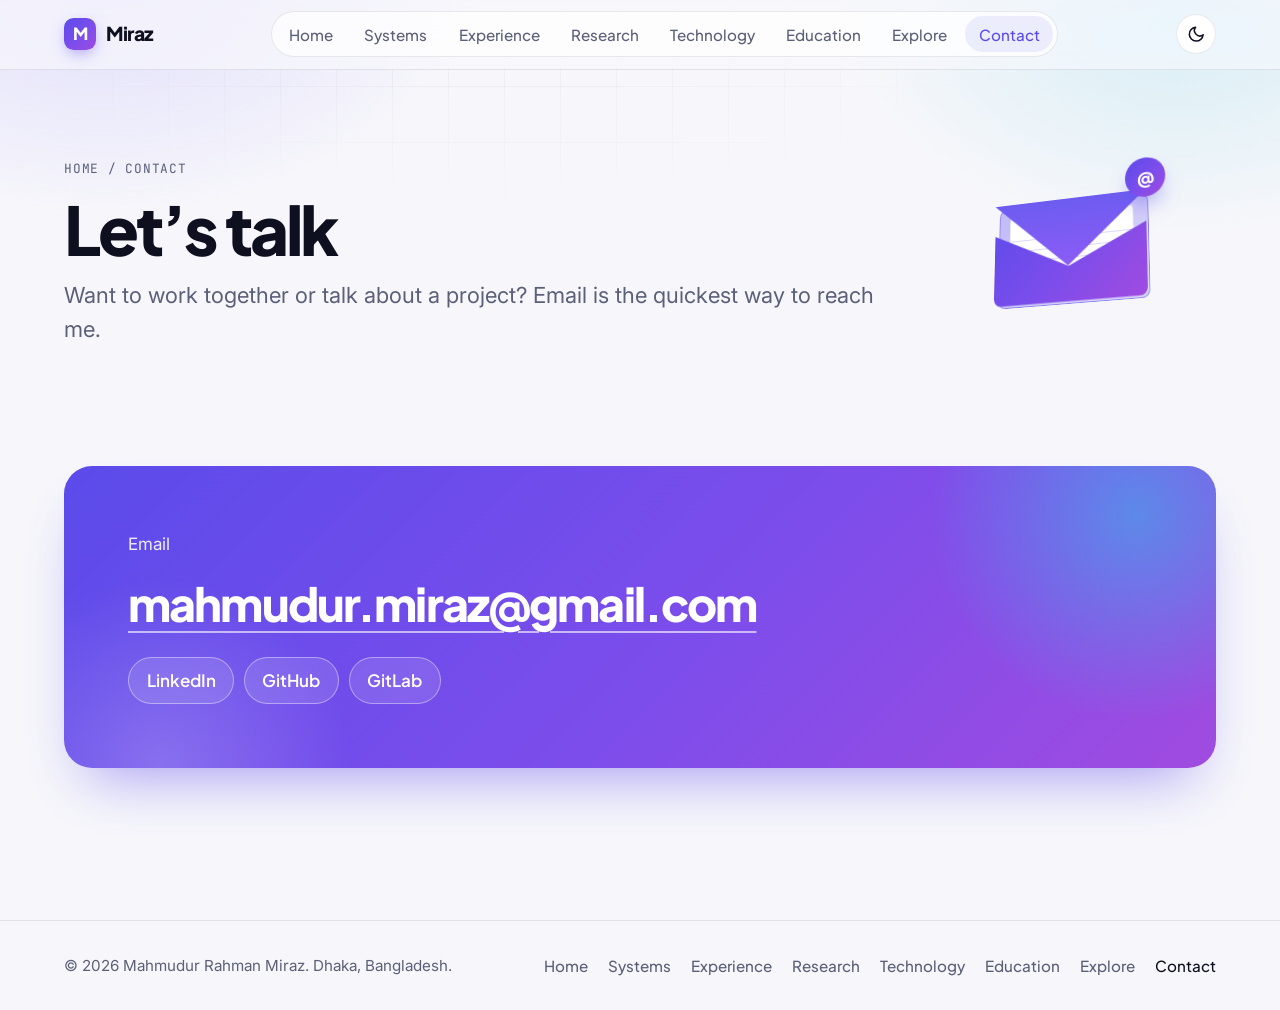
==== commit 9b3668b2: "Add Explore page, project previews and site-wide updates - Explore: 54 places grouped by division an" ====
--- a/contact.html
+++ b/contact.html
@@ -36,6 +36,7 @@
         <li><a href="research.html">Research</a></li>
         <li><a href="technology.html">Technology</a></li>
         <li><a href="education.html">Education</a></li>
+        <li><a href="explore.html">Explore</a></li>
         <li><a href="contact.html" aria-current="page">Contact</a></li>
       </ul>
     </nav>
@@ -82,6 +83,7 @@
         <li><a href="research.html">Research</a></li>
         <li><a href="technology.html">Technology</a></li>
         <li><a href="education.html">Education</a></li>
+        <li><a href="explore.html">Explore</a></li>
         <li><a href="contact.html" aria-current="page">Contact</a></li>
       </ul>
     </nav>
--- a/assets/css/site.css
+++ b/assets/css/site.css
@@ -372,13 +372,10 @@
 
   /* Pointer tilt + spotlight (set by site.js) */
   .is-tilting {
-    transform: perspective(900px) rotateX(var(--rx, 0deg)) rotateY(var(--ry, 0deg)) translateY(-4px) !important;
-    transition: transform .12s ease-out, box-shadow .25s, border-color .25s !important;
+    transition: box-shadow .15s, border-color .15s !important; /* transform is driven frame-by-frame from JS */
     box-shadow: var(--shadow-lg);
-    background-image: radial-gradient(18rem circle at var(--mx, 50%) var(--my, 50%), color-mix(in srgb, var(--accent) 12%, transparent), transparent 65%);
-  }
-  .contact-card.is-tilting { background-image: var(--grad); }
-  .will-tilt { will-change: transform; }
+    will-change: transform;
+  }
 
   /* Reveal: tip into place */
   @media (prefers-reduced-motion: no-preference) {
@@ -554,3 +551,108 @@
   .sys-body .tags { margin-top: auto; padding-top: 1.25rem; }
   .sys-card :target, .sys-card:target { scroll-margin-top: 6rem; }
   .sys-card:target { border-color: var(--accent); box-shadow: 0 0 0 3px var(--accent-soft), var(--shadow-lg); }
+
+  .tag.tag-sub { background: color-mix(in srgb, var(--warn) 16%, transparent); color: var(--warn); }
+
+  .hero [data-rise].risen { animation: none; opacity: 1; transform: none; }
+  .deco .px { transition: none; }
+
+  /* Photo banners on the Degree and Award cards */
+  .rows.icons > div.has-photo .ico { grid-row: 2 / span 3; }
+  .card-photo { position: relative; grid-column: 1 / -1; grid-row: 1; margin: -1.5rem -1.5rem 1.25rem; height: 12rem; overflow: hidden; background: var(--surface-2); }
+  .card-photo img { display: block; width: 100%; height: 100%; object-fit: cover; transition: transform .6s cubic-bezier(.2, .7, .2, 1); }
+  .card-photo::after { content: ""; position: absolute; inset: 0; background: linear-gradient(180deg, transparent 55%, color-mix(in srgb, var(--surface) 92%, transparent) 100%); pointer-events: none; }
+  .has-photo:hover .card-photo img { transform: scale(1.05); }
+  .card-photo.p-degree img { object-position: 50% 4%; }
+  .card-photo.p-award img { object-position: 50% 78%; }
+  .card-photo.p-award img { transform: scale(1.75); transform-origin: 50% 47%; }
+  .has-photo:hover .card-photo.p-award img { transform: scale(1.85); }
+
+  /* Spotlight lives on its own composited layer (moved with transform), so tilting never repaints the card */
+  .tech-card, .stats li, .sys-card { position: relative; }
+  .tilt-glow { position: absolute; inset: 0; border-radius: inherit; overflow: hidden; pointer-events: none; opacity: 0; transition: opacity .2s; }
+  .is-tilting > .tilt-glow { opacity: 1; }
+  .tilt-glow i { position: absolute; left: 0; top: 0; width: 24rem; height: 24rem; margin: 0; will-change: transform; background: radial-gradient(circle closest-side, color-mix(in srgb, var(--accent) 13%, transparent), transparent); }
+  .contact-card .tilt-glow i { background: radial-gradient(circle closest-side, rgba(255, 255, 255, .22), transparent); }
+
+  /* Wide paper cards: keep them a single flat layer while tilting */
+  .paper { transform-style: flat; }
+  .paper .ico, .paper h3, .paper .venue { transform: none; }
+
+  /* ---- Explore page ---- */
+  .globe { position: relative; width: 9rem; height: 9rem; transform-style: preserve-3d; transform: rotateX(-16deg) rotateZ(-8deg); }
+  .globe .core { position: absolute; inset: 0; border-radius: 50%;
+    background: radial-gradient(circle at 32% 28%, color-mix(in srgb, var(--accent-2) 34%, transparent), color-mix(in srgb, var(--accent) 22%, transparent) 55%, transparent 76%);
+    box-shadow: inset -10px -14px 30px color-mix(in srgb, var(--accent) 26%, transparent), 0 24px 44px -20px color-mix(in srgb, var(--accent) 60%, transparent); }
+  .globe .spin { position: absolute; inset: 0; transform-style: preserve-3d; animation: globe-spin 24s linear infinite; }
+  .globe .mer { position: absolute; inset: 0; border-radius: 50%; border: 1.5px solid color-mix(in srgb, var(--accent-2) 55%, transparent); transform: rotateY(calc(var(--i) * 30deg)); }
+  .globe .lat { position: absolute; left: 50%; top: 50%; width: var(--d); height: var(--d); margin: calc(var(--d) / -2) 0 0 calc(var(--d) / -2); border-radius: 50%; border: 1.5px solid color-mix(in srgb, var(--accent) 40%, transparent); transform: translateY(var(--y)) rotateX(90deg); }
+  .globe .pin { position: absolute; left: 50%; top: 50%; width: .85rem; height: .85rem; margin: -.425rem; border-radius: 50%; background: radial-gradient(circle at 30% 30%, #fff, var(--c) 62%); box-shadow: 0 0 12px var(--c); transform: rotateY(var(--a)) rotateX(var(--b)) translateZ(4.5rem); }
+  .globe .orbit { position: absolute; left: 50%; top: 50%; width: 13rem; height: 13rem; margin: -6.5rem 0 0 -6.5rem; border-radius: 50%; border: 1px dashed color-mix(in srgb, var(--accent) 45%, transparent); transform: rotateX(76deg) rotateY(-14deg); transform-style: preserve-3d; }
+  .globe .arm { position: absolute; inset: 0; animation: orbit 9s linear infinite; }
+  .globe .arm b { position: absolute; left: 50%; top: -.5rem; width: 1rem; height: 1rem; margin-left: -.5rem; border-radius: 50%; background: radial-gradient(circle at 30% 30%, #fff, #F5B93A 60%); box-shadow: 0 0 14px #F5B93A; }
+  @keyframes globe-spin { to { transform: rotateY(360deg); } }
+  @keyframes orbit { to { transform: rotateZ(360deg); } }
+
+  .place-stats { display: flex; flex-wrap: wrap; gap: .75rem; margin: 0 0 1.75rem; padding: 0; list-style: none; }
+  .place-stats li { padding: .9rem 1.2rem; background: var(--surface); border: 1px solid var(--line); border-radius: 1rem; box-shadow: var(--shadow); }
+  .place-stats strong { display: block; font-family: var(--display); font-weight: 800; font-size: 1.6rem; letter-spacing: -.04em; line-height: 1; background: var(--grad-text); -webkit-background-clip: text; background-clip: text; color: transparent; -webkit-text-fill-color: transparent; }
+  .place-stats span { font-size: .85rem; color: var(--muted); }
+  .places { display: grid; grid-template-columns: repeat(auto-fill, minmax(min(100%, 20rem), 1fr)); gap: 1.25rem; margin: 0; padding: 0; list-style: none; }
+  .place { position: relative; display: flex; flex-direction: column; overflow: hidden; background: var(--surface); border: 1px solid var(--line); border-radius: var(--radius); box-shadow: var(--shadow); transition: transform .25s, box-shadow .25s, border-color .25s; }
+  .place:hover { transform: translateY(-4px); box-shadow: var(--shadow-lg); border-color: color-mix(in srgb, var(--accent) 40%, var(--line)); }
+  .place-photo { position: relative; aspect-ratio: 16 / 10; overflow: hidden; background: linear-gradient(135deg, var(--accent-soft), color-mix(in srgb, var(--accent-2) 14%, transparent)); }
+  .place-photo img { display: block; width: 100%; height: 100%; object-fit: cover; transition: transform .6s cubic-bezier(.2, .7, .2, 1); }
+  .place:hover .place-photo img { transform: scale(1.05); }
+  .place-photo.ph { display: grid; place-items: center; }
+  .place-photo.ph .ico { width: 4rem; height: 4rem; border-radius: 1.2rem; }
+  .place-photo.ph .ico svg { width: 2rem; height: 2rem; }
+  .place-body { display: flex; flex: 1; flex-direction: column; padding: 1.25rem 1.4rem 1.4rem; }
+  .place-body h3 { margin: .6rem 0 0; font-family: var(--display); font-weight: 700; font-size: 1.25rem; letter-spacing: -.02em; line-height: 1.25; }
+  .place-body p.note { margin: .5rem 0 0; color: var(--muted); font-size: .98rem; }
+  .place-body .chips { margin-top: auto; padding-top: 1rem; }
+  .place-body .venue { margin: 0; }
+  @media (prefers-reduced-motion: no-preference) { .js .pg-explore .reveal:not(.in) { transform: perspective(1000px) rotateX(-18deg) translateY(30px); transform-origin: 50% 100%; } }
+  .place-photo.ph { aspect-ratio: 16 / 7; }
+
+  /* Explore: district-wise blocks */
+  .chip-nav { display: flex; flex-wrap: wrap; gap: .5rem; margin: 0 0 2.25rem; padding: 0; list-style: none; }
+  .chip-nav a { display: inline-flex; align-items: center; gap: .5rem; padding: .4rem .85rem; border: 1px solid var(--line); border-radius: 999px; background: var(--surface); font-family: var(--display); font-weight: 600; font-size: .9rem; text-decoration: none; box-shadow: var(--shadow); transition: transform .2s, border-color .2s, color .2s; }
+  .chip-nav a:hover { transform: translateY(-2px); border-color: var(--accent); color: var(--accent); }
+  .chip-nav b { display: inline-grid; place-items: center; min-width: 1.4rem; height: 1.4rem; padding: 0 .35rem; border-radius: 999px; background: var(--accent-soft); color: var(--accent); font-size: .75rem; }
+  .district { display: grid; grid-template-columns: minmax(0, 12rem) minmax(0, 1fr); gap: 1.25rem 2.5rem; padding-block: 2rem; border-top: 1px solid var(--line); scroll-margin-top: 6rem; }
+  .district-head h2 { margin: 0 0 .5rem; font-family: var(--display); font-weight: 800; font-size: clamp(1.5rem, 1.2rem + 1vw, 2rem); letter-spacing: -.03em; line-height: 1.1; }
+  .district-head .side-note { font-size: .95rem; }
+  .district .places { grid-template-columns: repeat(auto-fill, minmax(min(100%, 15rem), 1fr)); }
+  @media (max-width: 52rem) { .district { grid-template-columns: minmax(0, 1fr); } }
+  /* Districts with one place: wide horizontal card so the row isn't empty */
+  .district.solo .places { grid-template-columns: minmax(0, 1fr); }
+  .district.solo .place { flex-direction: row; }
+  .district.solo .place-photo { flex: 0 0 38%; aspect-ratio: auto; min-height: 10.5rem; }
+  .district.solo .place-body { justify-content: center; padding: 1.5rem 1.75rem; }
+  .district.solo .place-body h3 { margin-top: 0; font-size: 1.4rem; }
+  .district.solo .place-body .chips { margin-top: 1rem; padding-top: 0; }
+  @media (max-width: 40rem) { .district.solo .place { flex-direction: column; } .district.solo .place-photo { flex: none; aspect-ratio: 16 / 7; min-height: 0; } }
+
+  /* Photo credits on place cards (required by the photos' Creative Commons licences) */
+  .place-photo .credit { position: absolute; left: .55rem; bottom: .55rem; max-width: calc(100% - 1.1rem); margin: 0; }
+  .place-photo .credit a { display: block; overflow: hidden; text-overflow: ellipsis; white-space: nowrap; padding: .15rem .55rem; border-radius: 999px; background: color-mix(in srgb, var(--surface) 82%, transparent); border: 1px solid var(--line); font-family: var(--mono); font-size: .6rem; letter-spacing: .03em; color: var(--muted); text-decoration: none; -webkit-backdrop-filter: blur(6px); backdrop-filter: blur(6px); }
+  .place-photo .credit a:hover { color: var(--accent); }
+  .photo-note { margin: -.75rem 0 1.5rem; font-size: .9rem; color: var(--muted); max-width: 46rem; }
+
+  /* Explore: division overview + division sections */
+  .div-tiles { display: grid; grid-template-columns: repeat(auto-fill, minmax(10.5rem, 1fr)); gap: .75rem; margin: 0 0 1.25rem; padding: 0; list-style: none; }
+  .div-tiles a, .div-tiles .is-empty { display: block; height: 100%; padding: .95rem 1.1rem; border: 1px solid var(--line); border-radius: 1rem; background: var(--surface); box-shadow: var(--shadow); text-decoration: none; color: var(--ink); transition: transform .2s, border-color .2s, box-shadow .2s; }
+  .div-tiles a:hover { transform: translateY(-3px); border-color: var(--accent); box-shadow: var(--shadow-lg); color: var(--ink); }
+  .div-tiles strong { display: block; font-family: var(--display); font-weight: 800; font-size: 1.7rem; letter-spacing: -.04em; line-height: 1; background: var(--grad-text); -webkit-background-clip: text; background-clip: text; color: transparent; -webkit-text-fill-color: transparent; }
+  .div-tiles .nm { display: block; margin-top: .35rem; font-family: var(--display); font-weight: 700; font-size: .98rem; letter-spacing: -.01em; }
+  .div-tiles .mt { display: block; font-size: .8rem; color: var(--muted); }
+  .div-tiles .is-empty { background: transparent; box-shadow: none; border-style: dashed; opacity: .7; }
+  .div-tiles .is-empty strong { background: none; -webkit-text-fill-color: var(--muted); color: var(--muted); }
+  .division { margin-top: clamp(2.5rem, 6vw, 4rem); scroll-margin-top: 6rem; }
+  .division-head { margin: 0 0 .5rem; padding: 1.5rem 1.75rem; border: 1px solid var(--line); border-radius: var(--radius); background: linear-gradient(135deg, var(--accent-soft), color-mix(in srgb, var(--accent-2) 10%, transparent)), var(--surface); box-shadow: var(--shadow); }
+  .division-head h2 { margin: .1rem 0 .25rem; font-family: var(--display); font-weight: 800; font-size: clamp(1.7rem, 1.3rem + 1.6vw, 2.5rem); letter-spacing: -.035em; line-height: 1.05; }
+  .division-head .meta { margin: 0 0 1rem; color: var(--muted); }
+  .division-head .chip-nav { margin: 0; }
+  .division .district:first-of-type { border-top: 0; }
+  .district-head h3 { margin: 0 0 .5rem; font-family: var(--display); font-weight: 800; font-size: clamp(1.4rem, 1.15rem + .9vw, 1.85rem); letter-spacing: -.03em; line-height: 1.1; }
